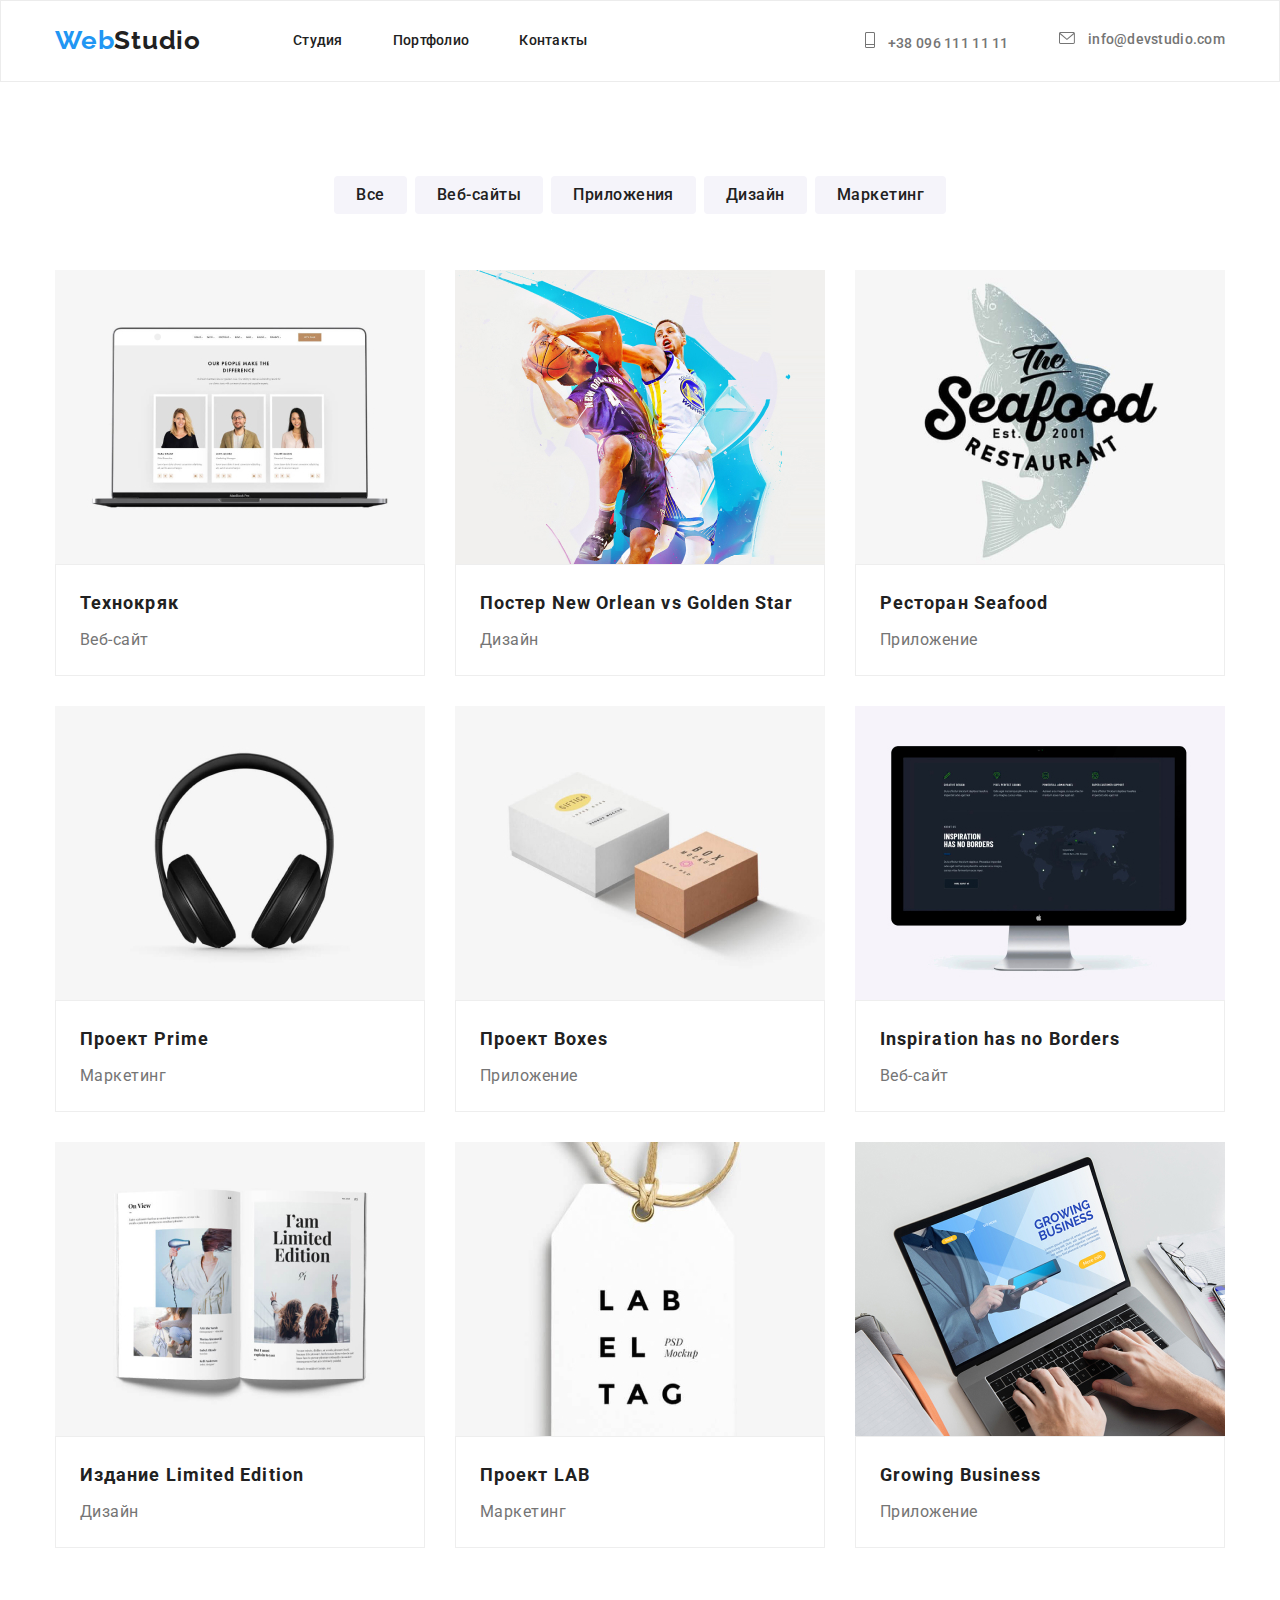
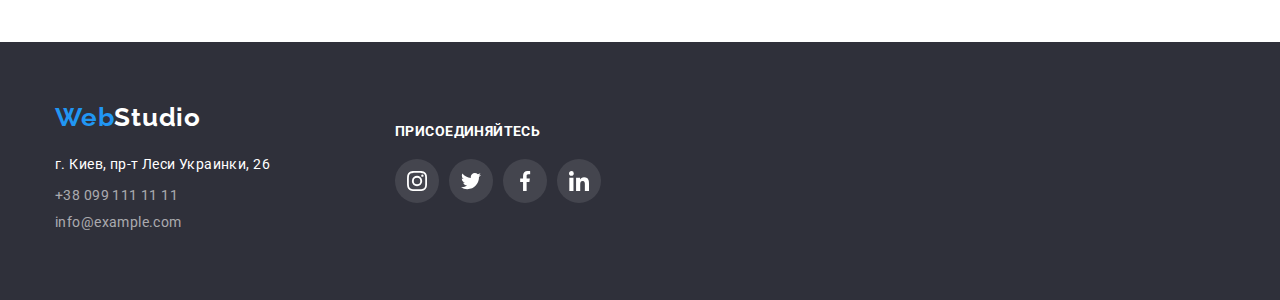
==== portfolio.html @ f5c0ccfe "new repozitoriy" ====
<!DOCTYPE html>
<html lang="ru">
  <head>
    <meta charset="UTF-8" />
    <meta name="viewport" content="width=device-width, initial-scale=1.0" />
    <title>Portfolio</title>
    <link
      rel="stylesheet"
      href="https://cdnjs.cloudflare.com/ajax/libs/modern-normalize/1.0.0/modern-normalize.css"
    />
    <link
      href="https://fonts.googleapis.com/css2?family=Raleway:wght@700&family=Roboto:wght@400;500;900&display=swap"
      rel="stylesheet"
    />
    <link rel="stylesheet" href="./css/styles.css" />
  </head>
  <body>
    <!-- Header-->
    <header class="portfolio-header">
      <!-- navigation-->
      <div class="container">
        <nav class="navigation">
          <div class="portfolio-logo">
            <a
              class="link-portfolio-link link"
              href="./index.html"
              aria-label="Портфолио"
            >
              <span class="logo-list list">Web</span
              ><span class="logo-list2 list">Studio</span>
            </a>
          </div>
          <ul class="navigation-list list">
            <li class="navigation-list-item">
              <a class="navigation-list-link link" href="./index.html"
                >Студия</a
              >
            </li>
            <li class="navigation-list-item">
              <a class="navigation-list-link link" href=""
                ><span class="navigation-list-link2">Портфолио</span></a
              >
            </li>
            <li class="navigation-list-item">
              <a class="navigation-list-link link" href="">Контакты</a>
            </li>
          </ul>
        </nav>

        <!-- address-->
        <address class="address">
          <ul class="list-contacts">
            <li class="header-tel-list list">
              <a class="header-tel-link link" href="tel:+380961111111">
                <svg class="icon-telsvg">
                  <use href="./images/sprite.svg.svg#icon-telsvg"></use>
                </svg>
                +38 096 111 11 11</a
              >
            </li>
            <li class="item-mail list">
              <a class="header-mail-link link" href="mailto:info@devstudio.com">
                <svg class="icon-emailsvg">
                  <use href="./images/sprite.svg.svg#icon-emailsvg"></use>
                </svg>
                info@devstudio.com</a
              >
            </li>
          </ul>
        </address>
      </div>
    </header>
    <!-- Filters-->
    <!-- Main-->
    <main class="Main">
      <section class="filters">
        <h1 hidden>main section</h1>
        <div class="container">
          <div class="wrapper-filters">
            <ul class="filters-list list">
              <li class="filters-item">
                <button class="choose-button-filters" type="button">Все</button>
              </li>
              <li class="filters-item">
                <button class="choose-button-filters" type="button">
                  Веб-сайты
                </button>
              </li>
              <li class="filters-item">
                <button class="choose-button-filters" type="button">
                  Приложения
                </button>
              </li>
              <li class="filters-item">
                <button class="choose-button-filters" type="button">
                  Дизайн
                </button>
              </li>
              <li class="filters-item">
                <button class="choose-button-filters" type="button">
                  Маркетинг
                </button>
              </li>
            </ul>
          </div>
        </div>
      </section>

      <!-- Portfolio works-->
      <section class="portfolio-works">
        <div class="container">
          <h1 class="title-portfolio" hidden>Портфолио работ</h1>
          <ul class="portfolio-works-list list">
            <li class="item-works">
              <img
                class="item-works-img"
                src="./images/portfolio.works/img1.jpg"
                alt="картинка Веб-сайта"
                width="370"
                height="294"
              />
              <div class="works-contant">
                <h2 class="title-works">Технокряк</h2>
                <p class="projects-name">Веб-сайт</p>
              </div>
            </li>
            <li class="item-works">
              <img
                class="item-works-img"
                src="./images/portfolio.works/img2.jpg"
                alt="Баскетболисты в прыжке"
                width="370"
                height="294"
              />
              <div class="works-contant">
                <h2 class="title-works">
                  Постер <span lang="en">New Orlean vs Golden Star</span>
                </h2>
                <p class="projects-name">Дизайн</p>
              </div>
            </li>
            <li class="item-works">
              <img
                class="item-works-img"
                src="./images/portfolio.works/img3.jpg"
                alt="Название ресторана Seafood"
                width="370"
                height="294"
              />
              <div class="works-contant">
                <h2 class="title-works">
                  Ресторан <span lang="en">Seafood</span>
                </h2>
                <p class="projects-name">Приложение</p>
              </div>
            </li>
            <li class="item-works">
              <img
                class="item-works-img"
                src="./images/portfolio.works/img4.jpg"
                alt="Наушники"
                width="370"
                height="294"
              />
              <div class="works-contant">
                <h2 class="title-works">Проект <span lang="en">Prime</span></h2>
                <p class="projects-name">Маркетинг</p>
              </div>
            </li>
            <li class="item-works">
              <img
                class="item-works-img"
                src="./images/portfolio.works/img5.jpg"
                alt="Две коробки"
                width="370"
                height="294"
              />
              <div class="works-contant">
                <h2 class="title-works">
                  Проект <span lang="en"> Boxes</span>
                </h2>
                <p class="projects-name">Приложение</p>
              </div>
            </li>
            <li class="item-works">
              <img
                class="item-works-img"
                src="./images/portfolio.works/img6.jpg"
                alt="Компьютер"
                width="370"
                height="294"
              />
              <div class="works-contant">
                <h2 class="title-works">
                  <span lang="en">Inspiration has no Borders</span>
                </h2>
                <p class="projects-name">Веб-сайт</p>
              </div>
            </li>
            <li class="item-works">
              <img
                class="item-works-img"
                src="./images/portfolio.works/img7.jpg"
                alt="Книга"
                width="370"
                height="294"
              />
              <div class="works-contant">
                <h2 class="title-works">
                  Издание <span lang="en">Limited Edition</span>
                </h2>
                <p class="projects-name">Дизайн</p>
              </div>
            </li>
            <li class="item-works">
              <img
                class="item-works-img"
                src="./images/portfolio.works/img8.jpg"
                alt="Бирка от одежды с надписью"
                width="370"
                height="294"
              />
              <div class="works-contant">
                <h2 class="title-works">Проект <span lang="en">LAB</span></h2>
                <p class="projects-name">Маркетинг</p>
              </div>
            </li>
            <li class="item-works">
              <img
                class="item-works-img"
                src="./images/portfolio.works/img9.jpg"
                alt="Человек работает за компьютером"
                width="370"
                height="294"
              />
              <div class="works-contant">
                <h2 class="title-works">
                  <span lang="en">Growing Business</span>
                </h2>
                <p class="projects-name">Приложение</p>
              </div>
            </li>
          </ul>
        </div>
      </section>
    </main>
    <!--Footer-->
    <footer class="page-footer">
      <div class="container">
        <nav class="nav-footer">
          <div class="nav-footer-wraper">
            <a
              class="logo-link link"
              href="./index.html"
              aria-label="логотип вэбстудии"
            >
              <span class="logo-footer">Web</span
              ><span class="logo-footer-two">Studio</span>
            </a>
          </div>

          <address class="address">
            <ul class="footer-address-list list">
              <li class="footer-map-item-list list">
                <a
                  class="footer-map-link link"
                  href="https://goo.gl/maps/KVh2sjvW69xW6A4LA"
                  target="_blank"
                >
                  г. Киев, пр-т Леси Украинки, 26
                </a>
              </li>
              <li class="footer-item-tel list">
                <a class="footer-tel-link link" href="tel:+380991111111 "
                  >+38 099 111 11 11</a
                >
              </li>
              <li class="footer-item-mail list">
                <a class="footer-mail-link link" href="mailto:info@example.com"
                  >info@example.com</a
                >
              </li>
            </ul>
          </address>
        </nav>
        <div class="social-wraper">
          <b class="join">Присоединяйтесь</b>
          <ul class="footer-social-list">
            <li class="footer-social-list-item">
              <a href="" class="footer-social-list-link">
                <svg class="footer-social-list-svg">
                  <use href="./images/sprite.svg.svg#icon-instagramsvg"></use>
                </svg>
              </a>
            </li>
            <li class="footer-social-list-item">
              <a href="" class="footer-social-list-link">
                <svg class="footer-social-list-svg">
                  <use href="./images/sprite.svg.svg#icon-twittersvg"></use>
                </svg>
              </a>
            </li>
            <li class="footer-social-list-item">
              <a href="" class="footer-social-list-link">
                <svg class="footer-social-list-svg">
                  <use href="./images/sprite.svg.svg#icon-facebooksvg"></use>
                </svg>
              </a>
            </li>
            <li class="footer-social-list-item">
              <a href="" class="footer-social-list-link">
                <svg class="footer-social-list-svg">
                  <use href="./images/sprite.svg.svg#icon-linkedinsvg"></use>
                </svg>
              </a>
            </li>
          </ul>
        </div>
      </div>
    </footer>
  </body>
</html>
---- css/styles.css ----
*,
*::before,
*::after {
  box-sizing: border-box;
  padding: 0;
}

body {
  font-family: roboto, sans-serif;
  font-style: normal;
}

.list {
  list-style: none;
}
.link {
  text-decoration: none;
}

ul {
  list-style: none;
}

p,
ul,
h1,
h2,
h3 {
  margin: 0;
  padding: 0;
}
.section {
  padding-top: 94px;
  padding-bottom: 94px;
}

a {
  text-decoration: none;
}
img {
  display: block;
}
.container {
  width: 1200px;
  margin-left: auto;
  margin-right: auto;
  padding-left: 15px;
  padding-right: 15px;
}

/*header html*/
.header {

}
.header .container {
  display: flex;
  align-items: center;
   padding-top: 24px;
  padding-bottom: 25px;
  background-color: #ffffff;
}
.logo {
  font-family: Raleway;
  font-weight: bold;
  font-size: 26px;
  line-height: 1.192;
  /* identical to box height */

  letter-spacing: 0.03em;

  color: #2196f3;
}
.logo-link {
  margin-right: 92px;
  
}
.logo-two {
  font-family: Raleway;
  font-weight: bold;
  font-size: 26px;
  line-height: 1.192;
  /* identical to box height */

  letter-spacing: 0.03em;
  color: #212121;
}
.studio-color ,
.nav-portfolio-link,
.nav-contakts-link  {
  font-family: Roboto;
  font-style: normal;
  font-weight: 500;
  font-size: 14px;
  line-height: 16px;
  letter-spacing: 0.02em;

  color: #212121;
}
.navigation {
  display: flex;
  align-items: center;
}
.navigation-list {
  display: flex;
}
.nav-list-item:not(:last-child) {
  margin-right: 50px;
  
}

.nav-portfolio-link,
.nav-contakts-link {
  font-weight: 500;
  font-size: 14px;
  line-height: 1.142;
  letter-spacing: 0.02em;

  color: #212121;
}

/*Address header html*/
.address {
  font-style: normal;
}

.header .address {
  margin-left: auto;
}
.header-address-list {
  display: flex;
   align-content: center;
   align-items: center;
}
.header-mail-link {
  display: flex;
 
  align-items: center;
  font-weight: 500;
  font-size: 14px;
  line-height: 16px;
  letter-spacing: 0.02em;
  color: #757575;
   align-content: center;
}
.icon-emailsvg {
  padding: 0;
  border: none;
  width: 16px;
  height: 12px;
  margin-right: 10px;
  fill: currentColor;
 
}
.icon-emailsvg:hover {
 fill:rgba(33, 150, 243, 1) ; 

}


.header-tel-link {
  font-weight: 500;
  font-size: 14px;
  line-height: 16px;
  letter-spacing: 0.02em;
  color: #757575;
  margin-right: 50px;
}
.icon-telsvg {
   padding: 0;
  border: none;
  width: 10px;
  height: 16px;
  margin-right: 10px;
  fill: currentColor;

}
.icon-telsvg:hover {
 fill:rgba(33, 150, 243, 1) ; 

}
/*header navigation hover*/
.nav-link:hover,
.nav-link:focus,
.studio-color:hover,
.studio-color:focus,
.nav-portfolio-link:hover,
.nav-portfolio-link:focus,
.nav-contakts-link:hover,
.nav-contakts-link:focus,
.header-mail-link:hover,
.header-mail-link:focus,
.header-tel-link:hover,
.header-tel-link:focus {
  color: #2196f3;
}
/*main index.html*/

/*Hero*/
.Hero {
  background: #2f303a;
  align-items: center;
  padding-top: 200px;
  padding-bottom: 200px;
}
.overlay  {
  height: 600px;
  max-width: 1600px;
  margin-left: auto;
  margin-right: auto;
  background-image: linear-gradient(to right,rgba(47, 48, 58, 0.4), rgba(47, 48, 58, 0.4)
  ) ,
  url("../images/hero/hero.png.png");
  background-size: cover;
}

.title-hero {
  font-family: Roboto;
  font-weight: 900;
  font-size: 44px;
  line-height: 1.364;
  /* or 136% */

  text-align: center;
  letter-spacing: 0.06em;
  text-transform: uppercase;

  color: #ffffff;

  align-content: center;
}
.wraper-title {
  padding-left: 30px;
}
.wraper-button-hero {
  align-items: center;
  text-align: center;
  letter-spacing: 0.06em;

  align-content: center;
  padding: 30px;
}
.button-hero {
  font-weight: 700;
  font-size: 16px;
  line-height: 1.875
  text-align: center;
  align-items: center;
  letter-spacing: 0.06em;
  background: #188ce8;
  color: #ffffff;
  border-radius: 4px;
}
.button-hero-link:hover,
.button-hero-link:focus {
color:  rgba(0, 0, 0, 0.25);
}

.button-hero-link {
  padding: 10px 32px;
  font-weight: bold;
  font-size: 16px;
  line-height: 1.87;
  /* identical to box height, or 187% */

  display: flex;
  align-items: center;
  text-align: center;
  letter-spacing: 0.06em;

  color: #ffffff;
}

/*features*/
.features {
  padding-top: 94px;
  padding-bottom: 94px;
}
.title-advantages {
  font-weight: bold;
  font-size: 14px;
  line-height: 1.142;
  letter-spacing: 0.03em;
  text-transform: uppercase;

  color: #212121;
  padding-top: 30px;
}
.features-item:not(:first-child) {
  padding-left: 30px;
 
}


.features-list {
  display: flex;
  flex-wrap: nowrap;
  }
  .features-item::before {
    display: block;
    content:"" ;
    height: 120px;
    background-color:rgba(245, 244, 250, 1) ;
    background-repeat: no-repeat;
    background-position: center;
   /*background-size: contain;*/
    border-radius: 4px;
    }


.features-item.antena::before {
  background-image: url("../images/Feautures/antena.svg.svg");

}

.features-item.clock::before {
  background-image: url("../images/Feautures/clock.svg.svg");

}
.features-item.diagram::before {
  background-image: url("../images/Feautures/diagram.svg.svg");

}
.features-item.astronaut::before {
  background-image: url("../images/Feautures/astronaut.svg.svg");

}


.wraper-features {
  align-items: center;
}

.desc-title-advantages {
  font-weight: normal;
  font-size: 14px;
  line-height: 1.714;
  /* or 171% */

  letter-spacing: 0.03em;

  color: #757575;
  width: 270px;
}
/*description of services*/
.description-services {
  padding-bottom: 94px;
}
.description-services-item-list {
  display: flex;
  flex-wrap: nowrap;
}

.item-services:not(:last-child) {
  margin-right: 30px;
}

.title-description {
  font-weight: bold;
  font-size: 36px;
  line-height: 1.17;
  text-align: center;
  letter-spacing: 0.03em;

  color: #212121;
 padding-bottom:  50px;
}

/*Team*/
.section.team {
 background: #F5F4FA;
}
.wraper-team {
  padding-bottom: 47px;
}

.title-team {
  font-weight: 700;
  font-size: 36px;
  line-height: 1.17;
  text-align: center;
  letter-spacing: 0.03em;

  color: #212121;
  margin-bottom: 54px;

}
.item-team { 
  background: #FFFFFF;
/* material shadow v1 */

box-shadow: 0px 1px 3px rgba(0, 0, 0, 0.12), 0px 1px 1px rgba(0, 0, 0, 0.14), 0px 2px 1px rgba(0, 0, 0, 0.2);
border-radius: 0px 0px 4px 4px;
}

.team-list {
  display: flex;
  flex-wrap: nowrap;
}
.item-team:not(:last-child) {
  margin-right: 30px;
}

.title-name {
  font-weight: 500;
  font-size: 16px;
  line-height: 1.19;
  /*text-align: center;*/
  /* identical to box height */
  letter-spacing: 0.03em;

  color: #212121;
}
.title-advantages {
  padding-bottom: 10px;
}

.social-list-svg {
  width: 20px;
  height: 20px;
  fill:#AFB1B8;
  
}
.social-list {
  display: flex;
  justify-content: space-between;
   padding-left: 32px;
   padding-right: 32px;
  padding-top: 16px;
   padding-bottom: 30px;
}
/*.social-list:not(:last-child) {
  padding-left: 32px;*/



.social-list-link {
  display: flex;
  align-items: center;
  justify-content: center;
  width: 44px;
  height: 44px;
  border-radius: 50%;
 background-color:#ffffff ;
 fill: #ffffff ;

}

.social-list-link:hover,
.social-list-link:focus {
  background-color: #2196F3;
  color: #ffffff;
   
}


.social-list-link:hover
.social-list-svg,
.social-list-link:focus 
.social-list-svg {
  fill: currentColor;
  
}



.team-description {
  align-items: center;
  text-align: center;
  padding-top: 10px;
}

.desc-profession {
  font-weight: normal;
  font-size: 16px;
  line-height: 1.19;
  /* identical to box height */

  /*text-align: center;*/
  letter-spacing: 0.03em;

  color: #757575;
margin-bottom: 30px;
}
/*clients*/
.clients  {
  display: flex;
  align-items: center;
  padding-top: 94px;
  padding-bottom: 94px;
  background-color: #ffffff;
}
.clients-name {
font-family: Roboto;
font-style: 700;
font-weight: bold;
font-size: 36px;
line-height: 1.17;
text-align: center;
letter-spacing: 0.03em;
color: #212121;
padding-bottom: 50px;
}
.clients-list {
  display: flex;
}
.clients-list-item {
width: 170px;
height: 90px;
border: 1px solid #AFB1B8;
border-radius: 4px;
margin-right: 30px;
display: flex;
justify-content: center;
align-items: center;

}
.clients-list-link {
  display: flex;
  align-items: center;
  justify-content: center;
  width: 170px;
  height: 90px;
  border-radius: 4px;
  color: #AFB1B8;

}


.clients-list-item:last-child {
  margin-right: 0;
}

.clients-list-link svg {
  fill: rgba(175, 177, 184, 1);
   
 }
 .clients-list-link:hover svg,
 .clients-list-link:focus svg
  {
   fill:#2196F3;
   border-color: #2196F3;
  
  color: #AFB1B8 ;
    
 }

 .clients-list-item:hover ,
 .clients-list-item:focus 
  {
   border-color: #2196F3;
   fill:#2196F3;
    
 }
 .clients-list-svg {
  fill: currentColor;

}

.yaco {
 width: 46px;
 height: 50px;
 
 
}
.tagline {
  width: 40px;
 height: 52px;

}
.company {
  width: 40px;
 height: 42px;

}
.fosterpeters {
  width: 80px;
 height: 42px;

}
.brand {
  width: 60px;
 height: 48px;

}
.tag {
  width: 88px;
 height: 46px;

}




/*Footer html*/
.page-footer {
  background: #2f303a;
  display: block;
  
}

.page-footer > .container {
  display: flex;

  align-items: center;
}

.nav-footer {
  padding-top: 60px;
  padding-bottom: 60px;
}
.nav-footer-wraper {
  padding-bottom: 20px;
}

.logo-footer {
  font-family: Raleway;
  font-weight: bold;
  font-size: 26px;
  line-height: 1.192;
  /* identical to box height */

  letter-spacing: 0.03em;

  color: #2196f3;
}

.logo-footer-two {
  font-family: Raleway;
  font-weight: bold;
  font-size: 26px;
  line-height: 1.192;
  /* identical to box height */

  letter-spacing: 0.03em;
  color: #ffffff;
}

.footer-map-link {
  font-family: Roboto;
  font-weight: normal;
  font-size: 14px;
  line-height: 1, 714;
  /* or 171% */

  letter-spacing: 0.03em;

  color: #ffffff;
  padding-top: 20px;
}

.tel-item,
.mail-item {
  padding-top: 9px;
}

.footer-tel-link,
.footer-mail-link {
  font-family: Roboto;
  font-weight: normal;
  font-size: 14px;
  line-height: 1, 714;
  /* or 171% */

  letter-spacing: 0.03em;

  color: rgba(255, 255, 255, 0.6);
}
.social-wraper {
  display: block;
  min-width:  206px;
  height: 120px;
 margin-left: 102px;
}
.join {
display:inline-block;
margin-bottom: 21px;
font-style: normal;
font-weight: 700;
font-size: 14px;
line-height: 1.143;
letter-spacing: 0.03em;
text-transform: uppercase;
color: #FFFFFF;
text-align: left;

margin-bottom: 20px;
padding-top: 12px;

}

.footer-social-list {
  display: flex;
  width: 206px;
  justify-content: space-between;
}

.footer-social-list-link {
  display: flex;
  align-items: center;
  justify-content: center;
  width: 44px;
  height: 44px;
  border-radius: 50%;
 background-color:rgba(255, 255, 255, 0.1) ;
 fill:rgba(255, 255, 255, 0.1)  ;

}

.footer-social-list-link:hover,
.footer-list-link:focus {
  background-color: #2196F3;
  color: #ffffff;
}


.footer-social-list-link:hover
.footer-social-list-svg,
.footer-social-list-link:focus 
.footer-social-list-svg {
  fill: currentColor;
  
}
.footer-social-list-svg {
  width: 20px;
  height: 20px;
  fill: #ffffff;
  
  
}



/******finish index.html******/

/*body for portfolio*/
body {
  font-family: roboto, sans-serif;
  font-style: normal;
}
.list {
  list-style: none;
}
.link {
  text-decoration: none;
}

.address {
  font-style: normal;
}
/*header navigation portfolio*/

.portfolio-header .container {
  align-items: center;
  display: flex;
 
   padding-top: 24px;
   padding-bottom: 25px;
   background-color: #ffffff;
}
.portfolio-header {
  border: 1px solid #ECECEC;

}
 

.link-portfolio-link {
  display: block;
 margin-right: 92px;
  /*padding-top: 32px;
  padding-bottom: 32px;*/
}
.logo-list {
  font-family: Raleway;
  font-style: normal;
  font-weight: bold;
  font-size: 26px;
  line-height: 1.19;
  /* identical to box height */

  letter-spacing: 0.03em;

  color: #2196f3;
 
}
.logo-list2 {
  font-family: Raleway;
  font-style: normal;
  font-weight: bold;
  font-size: 26px;
  line-height: 1.19;
  /* identical to box height */

  letter-spacing: 0.03em;

  color: #212121;
}

.navigation {
  display: flex;

}
.navigation-list-item:not(:last-child) {
margin-right: 50px;
}
.list-contacts {
  display: flex;
 
}
  .address {
  margin-left: auto;
}

.navigation-list-link {
 display: block;

  font-weight: 500;
  font-size: 14px;
  line-height: 0.87;
  letter-spacing: 0.02em;

  color: #212121;
  /*padding-top: 32px;
  padding-bottom: 32px;*/
}

.navigation-list-link:hover,
.navigation-list-link:focus,
.navigation-list-link2:hover,
.navigation-list-link2:focus,
.header-mail-link:hover,
.header-mail-link:focus,
.header-tel-link:hover,
.header-tel-link:focus {
  color: #2196f3;
}
.icon-emailsvg {
  padding: 0;
  border: none;
  width: 16px;
  height: 12px;
  margin-right: 10px;
  fill: currentColor;
 
}
.icon-emailsvg:hover {
 fill:rgba(33, 150, 243, 1) ; 

}

.icon-telsvg {
   padding: 0;
  border: none;
  width: 10px;
  height: 16px;
  margin-right: 10px;
  fill: currentColor;

}
.icon-telsvg:hover {
 fill:rgba(33, 150, 243, 1) ; }

.navigation-list-link2 {
  font-weight: 500;
  font-size: 14px;
  line-height: 0.87;
  letter-spacing: 0.02em;

  color: #212121;
}
/*address portfolio*/
.header-mail-link,
.header-tel-link {
 display: block;
 
  font-weight: 500;
  font-size: 14px;
  line-height: 0.87;
  letter-spacing: 0.02em;
  
 /* padding-top: 32px;
  padding-bottom: 32px;*/
}
/*filters*/

/*main*/
.main {
  background: #e5e5e5;
  position: absolute;
  width: 1170px;
  height: 1360px;
  left: 215px;
  top: 174px;
  
}

.filters {
  padding-top: 94px;
}
 .filters-list  {
   
  display: flex;
  justify-content:  center;
 }

.wrapper-filters {
  justify-content:  center;
}

.filters-item:not(:last-child) {
  margin-right: 8px;
   }




.choose-button-filters:hover,
.choose-button-filters:focus {
  color: #ffffff;
  background-color:  #2196f3;
  box-shadow: 0px 3px 1px rgba(0, 0, 0, 0.1), 0px 1px 2px rgba(0, 0, 0, 0.08),
    0px 2px 2px rgba(0, 0, 0, 0.12);
     cursor: pointer;


}
.choose-button-filters {
  font-weight: 500;
  font-size: 16px;
  line-height: 1.62;
  text-align: center;
  letter-spacing: 0.03em;
color:  #212121;;
  background: #F5F4FA;
padding: 6px 22px;
border: none;
border-radius: 4px;
min-width: 73px;
    
    padding: 6px 22px;
    cursor: pointer;

}

    

/*portfolio works*/
.title-works {
  font-weight: bold;
  font-size: 18px;
  line-height: 2;
  /* identical to box height, or 200% */

  letter-spacing: 0.06em;

  color: #212121;
  margin: 0;
}

.item-works-img {
  display: block;
}
.portfolio-works {
  padding-top: 56px;
  padding-bottom: 94px;
}

.portfolio-works-list  {
  display: flex;
  flex-wrap: wrap;
 
}
.item-works {
width: 370px;
margin-right: 30px;
margin-bottom: 30px;

}
.item-works:nth-child(3n) {
  margin-right: 0px;

}
.item-works:nth-last-child(-n+3){
  margin-bottom: 0px;
}
.works-contant {
 padding: 20px 24px;
  background: #FFFFFF;
border: 1px solid #EEEEEE;
box-sizing: border-box;
cursor: pointer;
}
.item-works:hover {
box-shadow: 0px 1px 1px rgba(0, 0, 0, 0.12), 0px 4px 4px rgba(0, 0, 0, 0.06), 1px 4px 6px rgba(0, 0, 0, 0.16);
cursor: pointer;
}



.projects-name {
  font-weight: normal;
  font-size: 16px;
  line-height: 1.87;
  /* identical to box height, or 187% */

  letter-spacing: 0.03em;

  color: #757575;
  padding-top: 4px;
  margin: 0;
}

/*footer*/
.page-footer {
  background: #2f303a;
  display: block;
   
}
.page-footer > .container {
  display: flex;
  align-items: center;
}

.logo-footer {
  font-family: Raleway;
  font-weight: bold;
  font-size: 26px;
  line-height: 1.192;
  /* identical to box height */

  letter-spacing: 0.03em;

  color: #2196f3;
}
.footer-map-link {
  font-family: Roboto;
  font-weight: normal;
  font-size: 14px;
  line-height: 1.714;
  /* or 171% */

  letter-spacing: 0.03em;

  color: #ffffff;
  padding-top: 20px;
  
}
.footer-map-item-list, 
.footer-item-tel,
 .footer-item-mail {
   padding-bottom: 9px;

}

.footer-tel-link,
.footer-mail-link {
  font-weight: normal;
  font-size: 14px;
  line-height: 1.14;
  /* or 171% */

  letter-spacing: 0.03em;
  color: rgba(255, 255, 255, 0.6);
}
.tel-item,
.mail-item {
  padding-top: 9px;
}
.footer-map-link:hover,
.footer-map-link:focus,
.footer-tel-link:hover,
.footer-tel-link:focus,
.footer-mail-link:hover,
.footer-mail-link:focus {
  color: #2196f3;
}
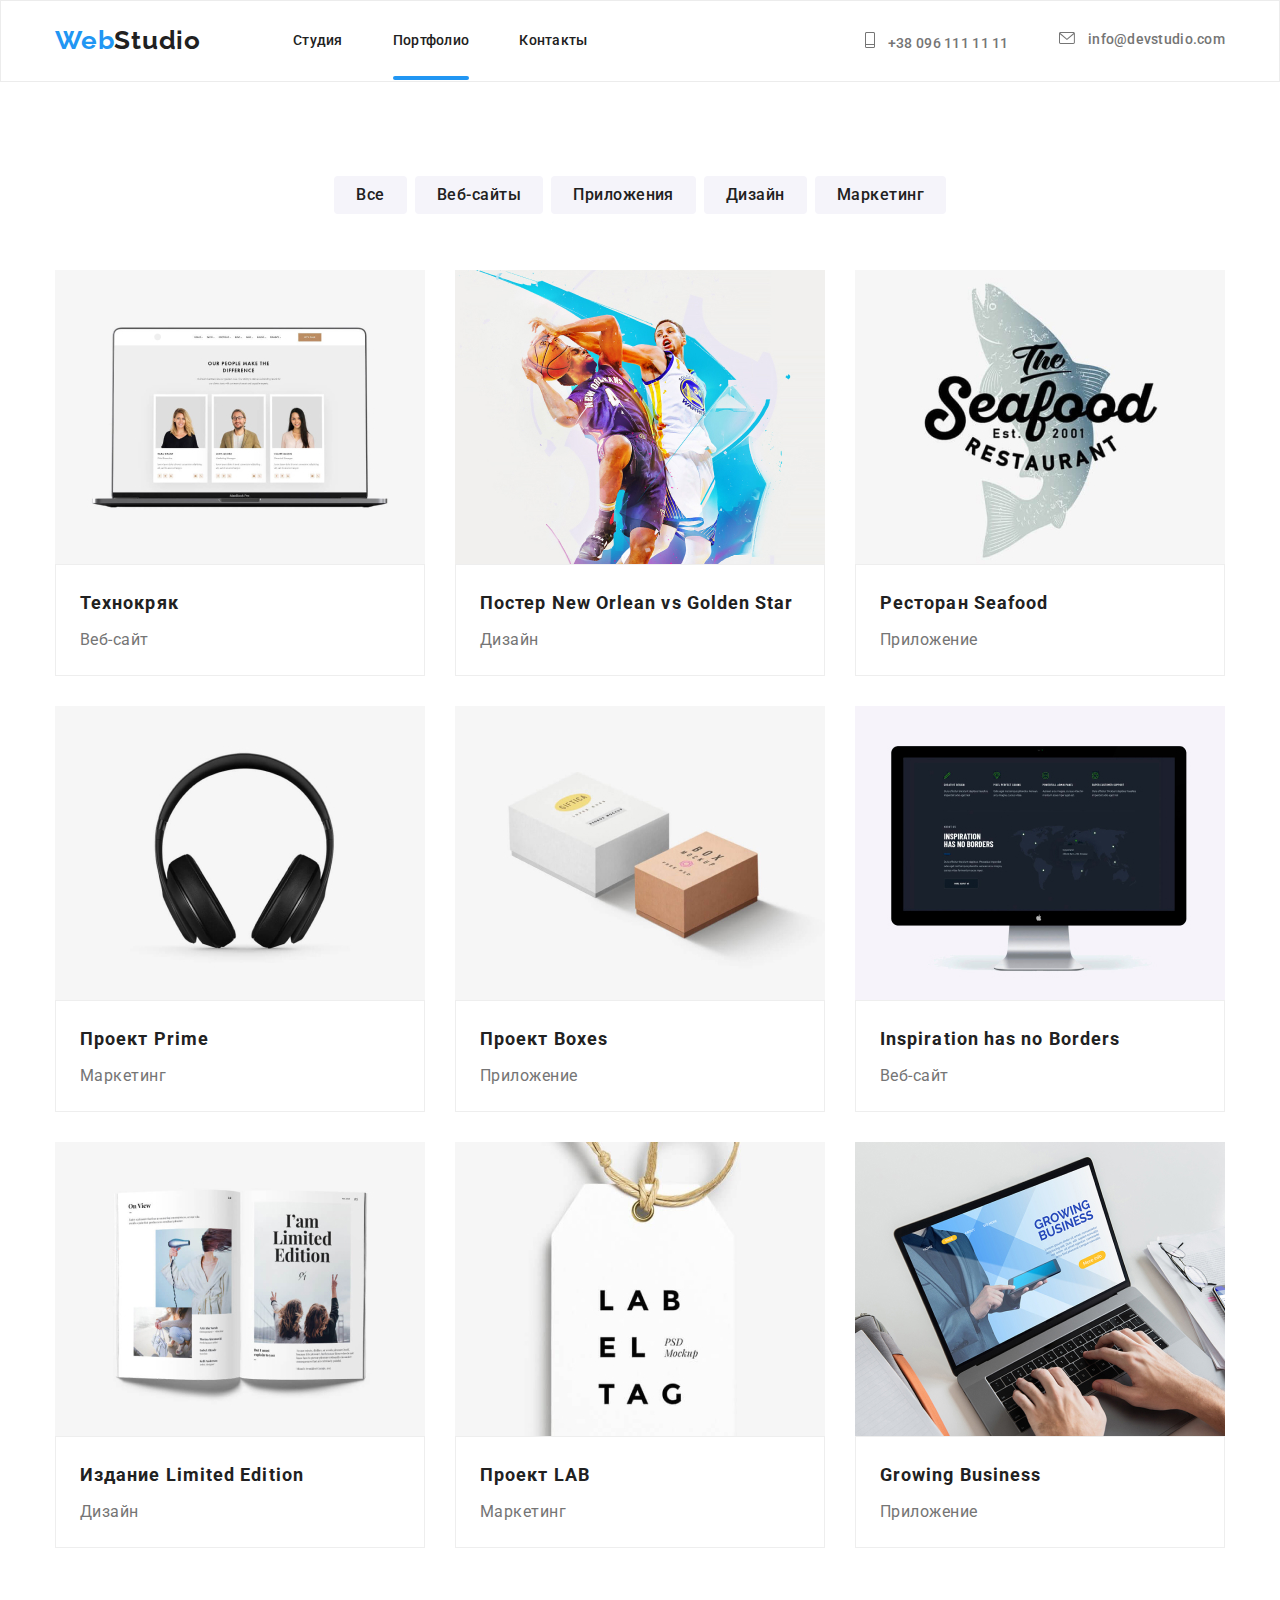
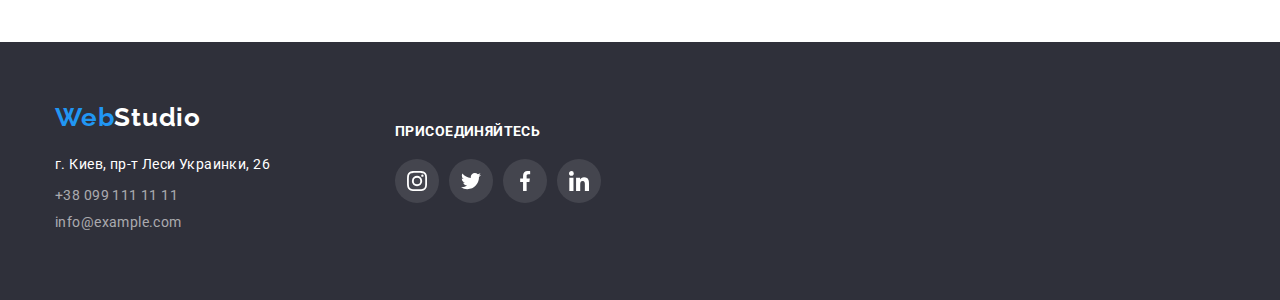
==== commit 8a142cfd: "animation" ====
--- a/portfolio.html
+++ b/portfolio.html
@@ -12,6 +12,10 @@
       href="https://fonts.googleapis.com/css2?family=Raleway:wght@700&family=Roboto:wght@400;500;900&display=swap"
       rel="stylesheet"
     />
+    <link
+      rel="stylesheet"
+      href="https://cdnjs.cloudflare.com/ajax/libs/animate.css/4.1.1/animate.min.css"
+    />
     <link rel="stylesheet" href="./css/styles.css" />
   </head>
   <body>
@@ -22,7 +26,7 @@
         <nav class="navigation">
           <div class="portfolio-logo">
             <a
-              class="link-portfolio-link link"
+              class="link-portfolio-link link animate__bounceIn"
               href="./index.html"
               aria-label="Портфолио"
             >
@@ -37,7 +41,9 @@
               >
             </li>
             <li class="navigation-list-item">
-              <a class="navigation-list-link link" href=""
+              <a
+                class="link navigation-list-link curent-link"
+                href="./portfolio.html"
                 ><span class="navigation-list-link2">Портфолио</span></a
               >
             </li>
@@ -112,26 +118,47 @@
           <h1 class="title-portfolio" hidden>Портфолио работ</h1>
           <ul class="portfolio-works-list list">
             <li class="item-works">
-              <img
-                class="item-works-img"
-                src="./images/portfolio.works/img1.jpg"
-                alt="картинка Веб-сайта"
-                width="370"
-                height="294"
-              />
+              <div class="works-img-wraper">
+                <img
+                  class="item-works-img"
+                  src="./images/portfolio.works/img1.jpg"
+                  alt="картинка Веб-сайта"
+                  width="370"
+                  height="294"
+                />
+
+                <div class="overlay-portfolio">
+                  <p class="text">
+                    Технокряк это современная площадка распространения
+                    коронавируса. Компании используют эту платформу для
+                    цифрового шпионажа и атак на защищённые сервера конкурентов.
+                  </p>
+                </div>
+              </div>
+
               <div class="works-contant">
                 <h2 class="title-works">Технокряк</h2>
                 <p class="projects-name">Веб-сайт</p>
               </div>
             </li>
-            <li class="item-works">
-              <img
-                class="item-works-img"
-                src="./images/portfolio.works/img2.jpg"
-                alt="Баскетболисты в прыжке"
-                width="370"
-                height="294"
-              />
+
+            <li class="item-works">
+              <div class="works-img-wraper">
+                <img
+                  class="item-works-img"
+                  src="./images/portfolio.works/img2.jpg"
+                  alt="Баскетболисты в прыжке"
+                  width="370"
+                  height="294"
+                />
+                <div class="overlay-portfolio">
+                  <p class="text">
+                    Технокряк это современная площадка распространения
+                    коронавируса. Компании используют эту платформу для
+                    цифрового шпионажа и атак на защищённые сервера конкурентов.
+                  </p>
+                </div>
+              </div>
               <div class="works-contant">
                 <h2 class="title-works">
                   Постер <span lang="en">New Orlean vs Golden Star</span>
@@ -140,13 +167,22 @@
               </div>
             </li>
             <li class="item-works">
-              <img
-                class="item-works-img"
-                src="./images/portfolio.works/img3.jpg"
-                alt="Название ресторана Seafood"
-                width="370"
-                height="294"
-              />
+              <div class="works-img-wraper">
+                <img
+                  class="item-works-img"
+                  src="./images/portfolio.works/img3.jpg"
+                  alt="Название ресторана Seafood"
+                  width="370"
+                  height="294"
+                />
+                <div class="overlay-portfolio">
+                  <p class="text">
+                    Технокряк это современная площадка распространения
+                    коронавируса. Компании используют эту платформу для
+                    цифрового шпионажа и атак на защищённые сервера конкурентов.
+                  </p>
+                </div>
+              </div>
               <div class="works-contant">
                 <h2 class="title-works">
                   Ресторан <span lang="en">Seafood</span>
@@ -155,26 +191,44 @@
               </div>
             </li>
             <li class="item-works">
-              <img
-                class="item-works-img"
-                src="./images/portfolio.works/img4.jpg"
-                alt="Наушники"
-                width="370"
-                height="294"
-              />
+              <div class="works-img-wraper">
+                <img
+                  class="item-works-img"
+                  src="./images/portfolio.works/img4.jpg"
+                  alt="Наушники"
+                  width="370"
+                  height="294"
+                />
+                <div class="overlay-portfolio">
+                  <p class="text">
+                    Технокряк это современная площадка распространения
+                    коронавируса. Компании используют эту платформу для
+                    цифрового шпионажа и атак на защищённые сервера конкурентов.
+                  </p>
+                </div>
+              </div>
               <div class="works-contant">
                 <h2 class="title-works">Проект <span lang="en">Prime</span></h2>
                 <p class="projects-name">Маркетинг</p>
               </div>
             </li>
             <li class="item-works">
-              <img
-                class="item-works-img"
-                src="./images/portfolio.works/img5.jpg"
-                alt="Две коробки"
-                width="370"
-                height="294"
-              />
+              <div class="works-img-wraper">
+                <img
+                  class="item-works-img"
+                  src="./images/portfolio.works/img5.jpg"
+                  alt="Две коробки"
+                  width="370"
+                  height="294"
+                />
+                <div class="overlay-portfolio">
+                  <p class="text">
+                    Технокряк это современная площадка распространения
+                    коронавируса. Компании используют эту платформу для
+                    цифрового шпионажа и атак на защищённые сервера конкурентов.
+                  </p>
+                </div>
+              </div>
               <div class="works-contant">
                 <h2 class="title-works">
                   Проект <span lang="en"> Boxes</span>
@@ -183,13 +237,22 @@
               </div>
             </li>
             <li class="item-works">
-              <img
-                class="item-works-img"
-                src="./images/portfolio.works/img6.jpg"
-                alt="Компьютер"
-                width="370"
-                height="294"
-              />
+              <div class="works-img-wraper">
+                <img
+                  class="item-works-img"
+                  src="./images/portfolio.works/img6.jpg"
+                  alt="Компьютер"
+                  width="370"
+                  height="294"
+                />
+                <div class="overlay-portfolio">
+                  <p class="text">
+                    Технокряк это современная площадка распространения
+                    коронавируса. Компании используют эту платформу для
+                    цифрового шпионажа и атак на защищённые сервера конкурентов.
+                  </p>
+                </div>
+              </div>
               <div class="works-contant">
                 <h2 class="title-works">
                   <span lang="en">Inspiration has no Borders</span>
@@ -198,13 +261,22 @@
               </div>
             </li>
             <li class="item-works">
-              <img
-                class="item-works-img"
-                src="./images/portfolio.works/img7.jpg"
-                alt="Книга"
-                width="370"
-                height="294"
-              />
+              <div class="works-img-wraper">
+                <img
+                  class="item-works-img"
+                  src="./images/portfolio.works/img7.jpg"
+                  alt="Книга"
+                  width="370"
+                  height="294"
+                />
+                <div class="overlay-portfolio">
+                  <p class="text">
+                    Технокряк это современная площадка распространения
+                    коронавируса. Компании используют эту платформу для
+                    цифрового шпионажа и атак на защищённые сервера конкурентов.
+                  </p>
+                </div>
+              </div>
               <div class="works-contant">
                 <h2 class="title-works">
                   Издание <span lang="en">Limited Edition</span>
@@ -213,26 +285,44 @@
               </div>
             </li>
             <li class="item-works">
-              <img
-                class="item-works-img"
-                src="./images/portfolio.works/img8.jpg"
-                alt="Бирка от одежды с надписью"
-                width="370"
-                height="294"
-              />
+              <div class="works-img-wraper">
+                <img
+                  class="item-works-img"
+                  src="./images/portfolio.works/img8.jpg"
+                  alt="Бирка от одежды с надписью"
+                  width="370"
+                  height="294"
+                />
+                <div class="overlay-portfolio">
+                  <p class="text">
+                    Технокряк это современная площадка распространения
+                    коронавируса. Компании используют эту платформу для
+                    цифрового шпионажа и атак на защищённые сервера конкурентов.
+                  </p>
+                </div>
+              </div>
               <div class="works-contant">
                 <h2 class="title-works">Проект <span lang="en">LAB</span></h2>
                 <p class="projects-name">Маркетинг</p>
               </div>
             </li>
             <li class="item-works">
-              <img
-                class="item-works-img"
-                src="./images/portfolio.works/img9.jpg"
-                alt="Человек работает за компьютером"
-                width="370"
-                height="294"
-              />
+              <div class="works-img-wraper">
+                <img
+                  class="item-works-img"
+                  src="./images/portfolio.works/img9.jpg"
+                  alt="Человек работает за компьютером"
+                  width="370"
+                  height="294"
+                />
+                <div class="overlay-portfolio">
+                  <p class="text">
+                    Технокряк это современная площадка распространения
+                    коронавируса. Компании используют эту платформу для
+                    цифрового шпионажа и атак на защищённые сервера конкурентов.
+                  </p>
+                </div>
+              </div>
               <div class="works-contant">
                 <h2 class="title-works">
                   <span lang="en">Growing Business</span>
--- a/css/styles.css
+++ b/css/styles.css
@@ -1,3 +1,6 @@
+
+
+
 *,
 *::before,
 *::after {
@@ -49,14 +52,15 @@
 }
 
 /*header html*/
-.header {
-
-}
-.header .container {
-  display: flex;
-  align-items: center;
+.header { 
    padding-top: 24px;
   padding-bottom: 25px;
+
+}
+.header .container {
+  display: flex;
+  align-items: center;
+  
   background-color: #ffffff;
 }
 .logo {
@@ -72,6 +76,8 @@
 }
 .logo-link {
   margin-right: 92px;
+  animation-duration: 1000ms;
+  animation-iteration-count: 4;
   
 }
 .logo-two {
@@ -95,7 +101,33 @@
   letter-spacing: 0.02em;
 
   color: #212121;
-}
+  transition: all 250ms cubic-bezier(0.4, 0, 0.2, 1);
+}
+.curent-link {
+  position: relative;
+  padding-bottom: 32px;
+}
+
+
+
+ 
+.curent-link ::after {
+  position: absolute;
+  left: 0;
+  bottom:  0;
+  content: "";
+  display: block;
+  width: 100%;
+  height: 4px;
+  border-radius: 2px;
+  background-color: #2196F3;
+  transition: all 250ms cubic-bezier(0.4, 0, 0.2, 1);
+ 
+}
+
+/*.nav-studio-link:hover::after{
+  opacity: 1;}*/
+
 .navigation {
   display: flex;
   align-items: center;
@@ -117,6 +149,8 @@
 
   color: #212121;
 }
+
+
 
 /*Address header html*/
 .address {
@@ -193,6 +227,9 @@
 .header-tel-link:focus {
   color: #2196f3;
 }
+
+
+
 /*main index.html*/
 
 /*Hero*/
@@ -204,7 +241,7 @@
 }
 .overlay  {
   height: 600px;
-  max-width: 1600px;
+  
   margin-left: auto;
   margin-right: auto;
   background-image: linear-gradient(to right,rgba(47, 48, 58, 0.4), rgba(47, 48, 58, 0.4)
@@ -238,6 +275,7 @@
 
   align-content: center;
   padding: 30px;
+   
 }
 .button-hero {
   font-weight: 700;
@@ -249,6 +287,7 @@
   background: #188ce8;
   color: #ffffff;
   border-radius: 4px;
+  
 }
 .button-hero-link:hover,
 .button-hero-link:focus {
@@ -268,6 +307,7 @@
   letter-spacing: 0.06em;
 
   color: #ffffff;
+ 
 }
 
 /*features*/
@@ -364,6 +404,33 @@
   color: #212121;
  padding-bottom:  50px;
 }
+.item-services {
+  position: relative;
+}
+.describtion-img {
+  position: absolute;
+  display: flex;
+  justify-content: center;
+  align-items: center;
+  background: rgba(47, 48, 58, 0.8);
+  width: 370px;
+height: 70px;
+left: 0;
+bottom: 0;
+
+font-family: Roboto;
+font-style: normal;
+font-weight: bold;
+font-size: 14px;
+line-height: 1.142;
+text-align: center;
+letter-spacing: 0.03em;
+text-transform: uppercase;
+
+color: #FFFFFF;
+
+
+}
 
 /*Team*/
 .section.team {
@@ -418,6 +485,7 @@
   width: 20px;
   height: 20px;
   fill:#AFB1B8;
+  transition: fill 250ml cubic-bezier(0.4, 0, 0.2, 1);
   
 }
 .social-list {
@@ -442,6 +510,8 @@
   border-radius: 50%;
  background-color:#ffffff ;
  fill: #ffffff ;
+ 
+ transition: background-color 250ms cubic-bezier(0.4, 0, 0.2, 1);
 
 }
 
@@ -522,6 +592,7 @@
   height: 90px;
   border-radius: 4px;
   color: #AFB1B8;
+  transition: all 250ms cubic-bezier(0.4, 0, 0.2, 1);
 
 }
 
@@ -553,6 +624,7 @@
  }
  .clients-list-svg {
   fill: currentColor;
+  transition: all 250ml cubic-bezier(0.4, 0, 0.2, 1);
 
 }
 
@@ -703,7 +775,7 @@
   border-radius: 50%;
  background-color:rgba(255, 255, 255, 0.1) ;
  fill:rgba(255, 255, 255, 0.1)  ;
-
+transition: backround-color 250ms cubic-bezier(0.4, 0, 0.2, 1);
 }
 
 .footer-social-list-link:hover,
@@ -727,6 +799,64 @@
   
   
 }
+/*modal button*/
+
+.backdrop {
+  position: fixed;
+  top: 0;
+  left: 0;
+
+  width: 100%;
+  height: 100%;
+  background-color: rgba(47, 48, 58, 0.4);
+  transition: all 250ms cubic-bezier(0.4, 0, 0.2, 1);
+}
+.backdrop.is-hidden {
+  opacity: 0;
+  visibility: hidden;
+  pointer-events: none;
+  transition: all 250ms linear 250ms;
+}
+
+.backdrop.is-hidden .modal {
+  transform: translate(-50%, -50%) scale(0);
+  transition: all 500ms linear 0ms;
+}
+.modal {
+  position: absolute;
+  top: 50%;
+  left: 50%;
+  transform: translate(-50%, -50%) scale(1);
+  width: 528px;
+  height: 581px;
+  background-color: #ffffff;
+  box-shadow: 0px 1px 3px rgba(0, 0, 0, 0.12), 0px 1px 1px rgba(0, 0, 0, 0.14), 0px 2px 1px rgba(0, 0, 0, 0.2);
+  border-radius: 4px;
+  
+}
+.modal-btn-svg {
+  position: absolute;
+  top: 0;
+  left: 0;
+  width: 30px;
+  height: 30px;
+/*background: #FFFFFF;*/
+color: #000000;
+padding-top: 8px;
+padding-bottom: 10px;
+ }
+
+.close-btn {
+  position: absolute;
+  top: 8px;
+  right: 8px;
+  width: 30px;
+  height: 30px;
+  background-color: #FFFFFF;
+  border: 1px solid rgba(0, 0, 0, 0.1);
+  border-radius: 50%;
+  cursor: pointer;
+}
 
 
 
@@ -753,12 +883,15 @@
   align-items: center;
   display: flex;
  
+   /*padding-top: 24px;
+   padding-bottom: 25px;
+   background-color: #ffffff;*/
+}
+.portfolio-header {
+  border: 1px solid #ECECEC;
    padding-top: 24px;
    padding-bottom: 25px;
    background-color: #ffffff;
-}
-.portfolio-header {
-  border: 1px solid #ECECEC;
 
 }
  
@@ -768,6 +901,9 @@
  margin-right: 92px;
   /*padding-top: 32px;
   padding-bottom: 32px;*/
+  animation-duration: 1000ms;
+  animation-iteration-count: 4;
+
 }
 .logo-list {
   font-family: Raleway;
@@ -811,7 +947,7 @@
 }
 
 .navigation-list-link {
- display: block;
+ /*display: block;*/
 
   font-weight: 500;
   font-size: 14px;
@@ -821,6 +957,7 @@
   color: #212121;
   /*padding-top: 32px;
   padding-bottom: 32px;*/
+  transition: all 250ms cubic-bezier(0.4, 0, 0.2, 1);
 }
 
 .navigation-list-link:hover,
@@ -833,6 +970,8 @@
 .header-tel-link:focus {
   color: #2196f3;
 }
+
+}
 .icon-emailsvg {
   padding: 0;
   border: none;
@@ -876,6 +1015,7 @@
   font-size: 14px;
   line-height: 0.87;
   letter-spacing: 0.02em;
+  transition: color 250ms cubic-bezier(0.4, 0, 0.2, 1);
   
  /* padding-top: 32px;
   padding-bottom: 32px;*/
@@ -929,15 +1069,16 @@
   line-height: 1.62;
   text-align: center;
   letter-spacing: 0.03em;
-color:  #212121;;
+  color:  #212121;;
   background: #F5F4FA;
-padding: 6px 22px;
-border: none;
-border-radius: 4px;
-min-width: 73px;
+   padding: 6px 22px;
+   border: none;
+   border-radius: 4px;
+   min-width: 73px;
     
     padding: 6px 22px;
     cursor: pointer;
+    transition: all 250ms cubic-bezier(0.4, 0, 0.2, 1)  ;
 
 }
 
@@ -969,18 +1110,23 @@
   flex-wrap: wrap;
  
 }
-.item-works {
-width: 370px;
-margin-right: 30px;
-margin-bottom: 30px;
-
-}
+
 .item-works:nth-child(3n) {
   margin-right: 0px;
 
 }
+
 .item-works:nth-last-child(-n+3){
   margin-bottom: 0px;
+}
+.item-works-img::before {
+  display: inline-block;
+  position: absolute;
+  contain:"";
+  background: rgba(33, 150, 243, 0.9);
+  width: 100%;
+height: 100%;
+
 }
 .works-contant {
  padding: 20px 24px;
@@ -1007,6 +1153,53 @@
   color: #757575;
   padding-top: 4px;
   margin: 0;
+}
+
+.item-works {
+width: 370px;
+margin-right: 30px;
+margin-bottom: 30px;
+
+
+
+}
+.item-works:hover .overlay-portfolio {
+  transform: translateY(0%);
+}
+.works-img-wraper {
+  position: relative;
+  overflow: hidden;
+   
+  }
+
+.overlay-portfolio {
+  position: absolute;
+  top: 0;
+  right: 0;
+  background-color: rgba(33, 150, 243, 0.9);
+width: 100%;
+height: 100%;
+ transform:translateY(100%);
+  transition: all 250ms cubic-bezier(0.4, 0, 0.2, 1);
+
+
+
+}
+
+.text {
+ 
+font-style: normal;
+font-weight: normal;
+font-size: 18px;
+line-height: 1.556;
+/* or 156% */
+
+letter-spacing: 0.03em;
+
+color: #FFFFFF;
+padding-top: 63px;
+padding-right: 24px;
+padding-left: 24px;
 }
 
 /*footer*/
@@ -1073,3 +1266,7 @@
 .footer-mail-link:focus {
   color: #2196f3;
 }
+
+
+
+
